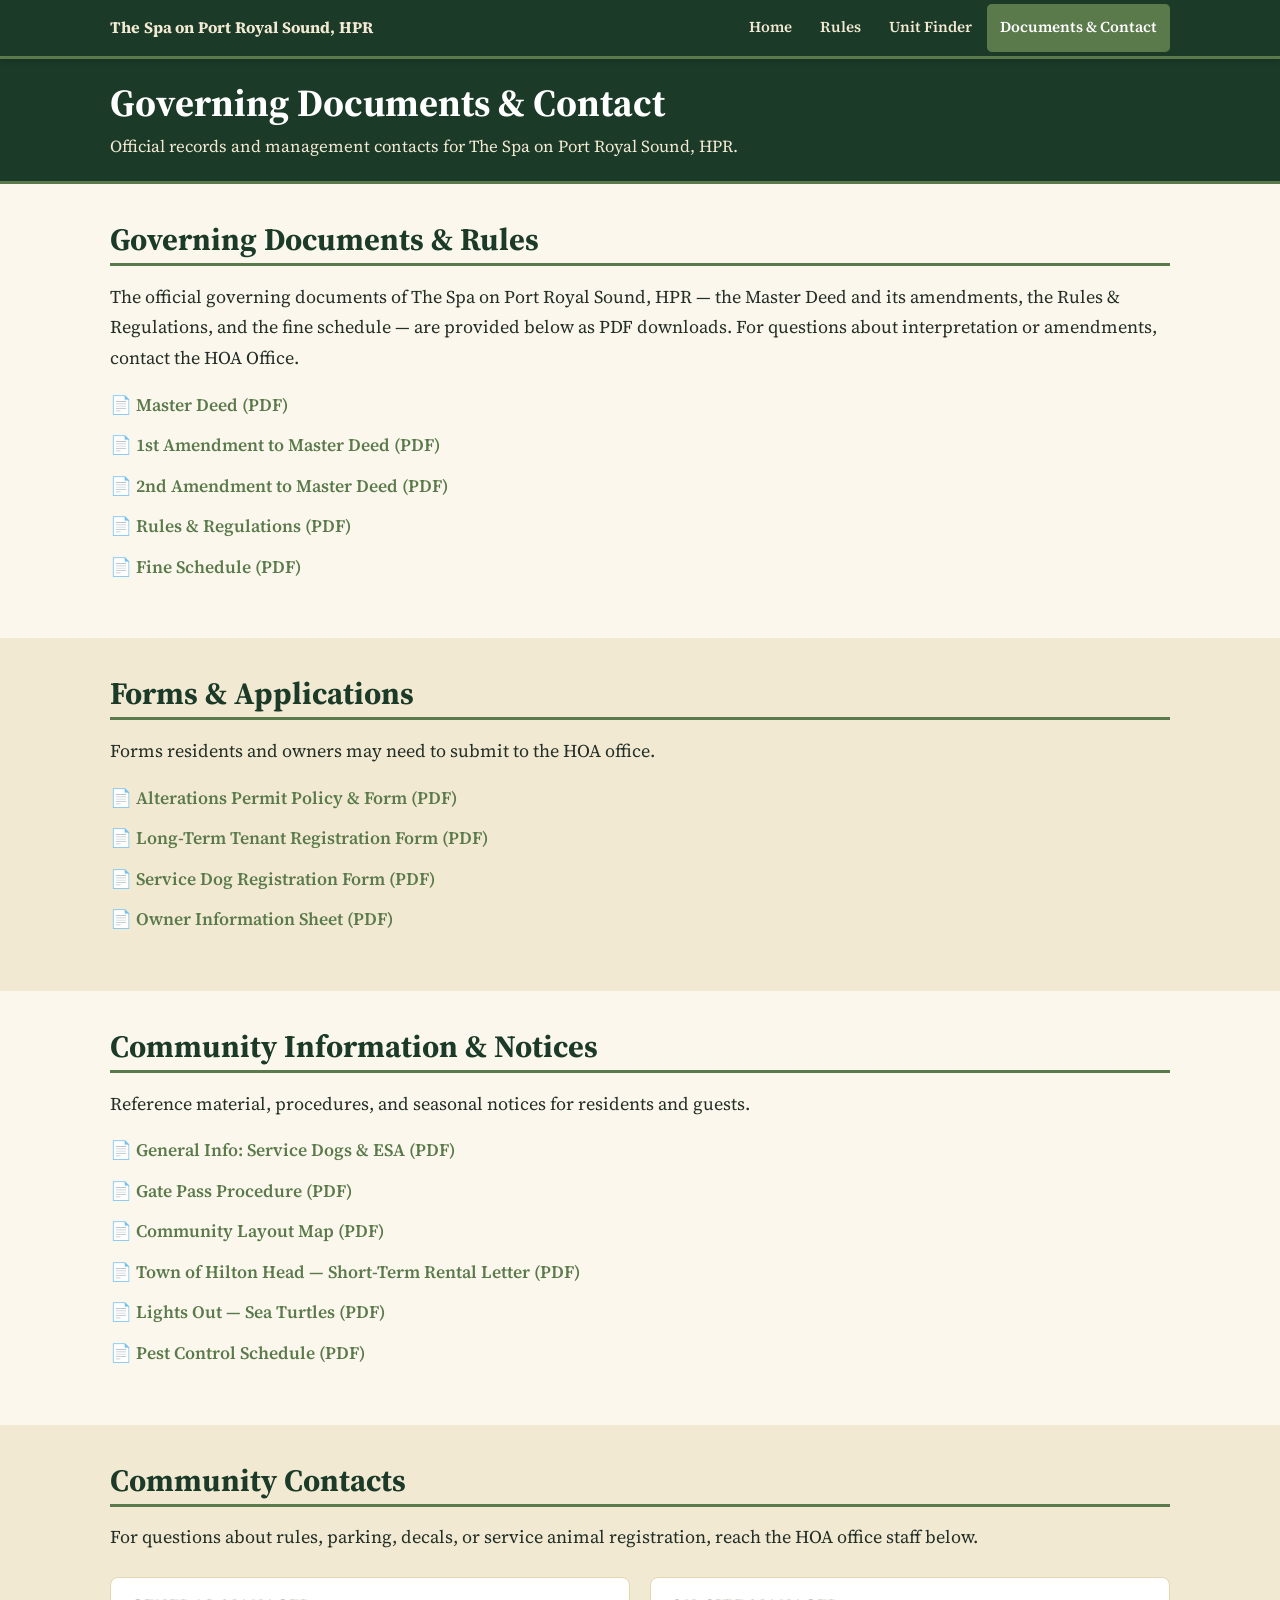
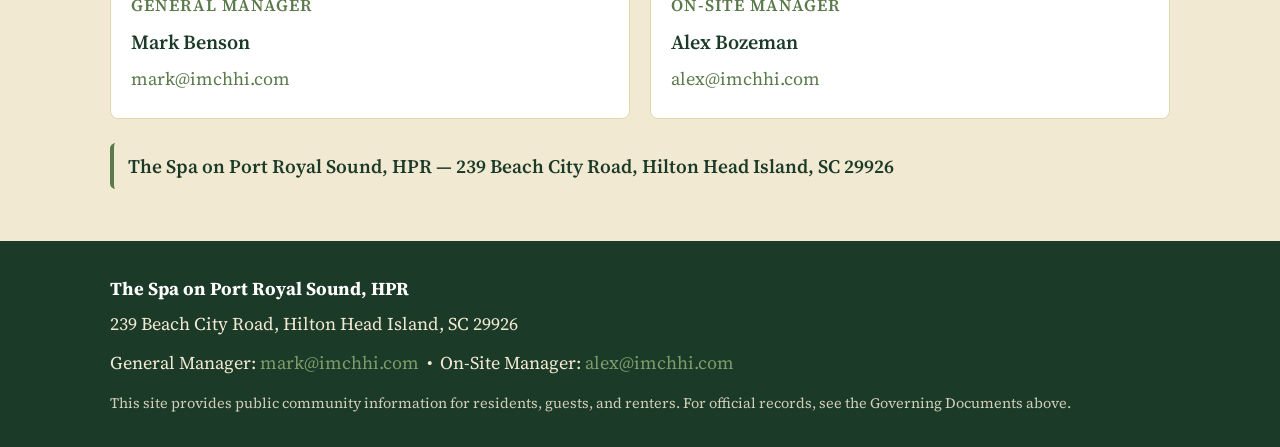
==== documents.html @ cff2daac "Build multi-page Spa site and polish Unit Finder - Convert site from single-page to four-page layout" ====
<!DOCTYPE html>
<html lang="en">
<head>
  <meta charset="UTF-8">
  <meta name="viewport" content="width=device-width, initial-scale=1.0">
  <title>Governing Documents &amp; Contact — The Spa on Port Royal Sound, HPR</title>
  <meta name="description" content="Governing documents (Master Deed and amendments, Rules & Regulations) and HOA management contacts for The Spa on Port Royal Sound, HPR, Hilton Head Island, SC.">
  <meta name="author" content="The Spa on Port Royal Sound, HPR">
  <meta name="theme-color" content="#1B3A28">
  <link rel="preconnect" href="https://fonts.googleapis.com">
  <link rel="preconnect" href="https://fonts.gstatic.com" crossorigin>
  <link href="https://fonts.googleapis.com/css2?family=Source+Serif+4:opsz,wght@8..60,400;8..60,600;8..60,700&display=swap" rel="stylesheet">
  <link rel="stylesheet" href="style.css">
  <link rel="icon" href="data:image/svg+xml,<svg xmlns='http://www.w3.org/2000/svg' viewBox='0 0 100 100'><rect width='100' height='100' rx='20' fill='%231B3A28'/><text x='50' y='68' font-size='52' text-anchor='middle' fill='%23F1E9D2' font-family='serif'>S</text></svg>">
</head>
<body>

  <nav class="topbar" id="topnav" aria-label="Primary navigation">
    <div class="topbar-inner container">
      <a class="brand" href="index.html">The Spa on Port Royal Sound, HPR</a>
      <div class="nav-links" role="navigation">
        <a href="index.html">Home</a>
        <a href="rules.html">Rules</a>
        <a href="unit-finder.html">Unit Finder</a>
        <a href="documents.html" aria-current="page">Documents &amp; Contact</a>
      </div>
    </div>
  </nav>

  <header class="page-header" role="banner">
    <div class="container">
      <h1>Governing Documents &amp; Contact</h1>
      <p class="page-header-tagline">Official records and management contacts for The Spa on Port Royal Sound, HPR.</p>
    </div>
  </header>

  <main>

    <section id="documents" class="section">
      <div class="container">
        <h2>Governing Documents &amp; Rules</h2>
        <p>The official governing documents of The Spa on Port Royal Sound, HPR &mdash; the Master Deed and its amendments, the Rules &amp; Regulations, and the fine schedule &mdash; are provided below as PDF downloads. For questions about interpretation or amendments, contact the HOA Office.</p>
        <ul class="doc-links">
          <li><a href="https://www.imchhi.com/_files/ugd/a7227c_e69cfe116f3a449db107aa422b0ececa.pdf" rel="noopener">Master Deed (PDF)</a></li>
          <li><a href="https://www.imchhi.com/_files/ugd/a7227c_8ba708a739a24addac2e30f804b5ea94.pdf" rel="noopener">1st Amendment to Master Deed (PDF)</a></li>
          <li><a href="https://www.imchhi.com/_files/ugd/a7227c_64fab405399b4624ba818f415502f61a.pdf" rel="noopener">2nd Amendment to Master Deed (PDF)</a></li>
          <li><a href="https://www.imchhi.com/_files/ugd/a7227c_21407c2e349a4a8f808d49268eb83ea4.pdf" rel="noopener">Rules &amp; Regulations (PDF)</a></li>
          <li><a href="https://www.imchhi.com/_files/ugd/a7227c_1ba12111fc824ec282f892b81226d903.pdf" rel="noopener">Fine Schedule (PDF)</a></li>
        </ul>
      </div>
    </section>

    <section id="forms" class="section section-alt">
      <div class="container">
        <h2>Forms &amp; Applications</h2>
        <p>Forms residents and owners may need to submit to the HOA office.</p>
        <ul class="doc-links">
          <li><a href="https://www.imchhi.com/_files/ugd/a7227c_d14063695ac44525a26a6b770d4e88ce.pdf" rel="noopener">Alterations Permit Policy &amp; Form (PDF)</a></li>
          <li><a href="https://www.imchhi.com/_files/ugd/a7227c_dd228cc7eb2245bbbb824ae308eeb5dd.pdf" rel="noopener">Long-Term Tenant Registration Form (PDF)</a></li>
          <li><a href="https://www.imchhi.com/_files/ugd/a7227c_9792fe59017746778da2e7218108f73b.pdf" rel="noopener">Service Dog Registration Form (PDF)</a></li>
          <li><a href="https://www.imchhi.com/_files/ugd/a7227c_444a6fc5890548bdbcb8bbc9c27241e0.pdf" rel="noopener">Owner Information Sheet (PDF)</a></li>
        </ul>
      </div>
    </section>

    <section id="community-info" class="section">
      <div class="container">
        <h2>Community Information &amp; Notices</h2>
        <p>Reference material, procedures, and seasonal notices for residents and guests.</p>
        <ul class="doc-links">
          <li><a href="https://www.imchhi.com/_files/ugd/a7227c_a1cacf6b14c545448284b3df59fa6bc8.pdf" rel="noopener">General Info: Service Dogs &amp; ESA (PDF)</a></li>
          <li><a href="https://www.imchhi.com/_files/ugd/a7227c_316f72a2f7a54333a536c9f4c6e9801e.pdf" rel="noopener">Gate Pass Procedure (PDF)</a></li>
          <li><a href="https://www.imchhi.com/_files/ugd/a7227c_0ec2932168174c8f9bc7db660a2b69e4.pdf" rel="noopener">Community Layout Map (PDF)</a></li>
          <li><a href="https://www.imchhi.com/_files/ugd/a7227c_614183bb654a4ea5a9be86fcf388368c.pdf" rel="noopener">Town of Hilton Head &mdash; Short-Term Rental Letter (PDF)</a></li>
          <li><a href="https://www.imchhi.com/_files/ugd/a7227c_418629fb5f9d4611b9a96afc4960fe78.pdf" rel="noopener">Lights Out &mdash; Sea Turtles (PDF)</a></li>
          <li><a href="https://www.imchhi.com/_files/ugd/a7227c_f18c97ebb6cd46f4af6d54d5731c604b.pdf" rel="noopener">Pest Control Schedule (PDF)</a></li>
        </ul>
      </div>
    </section>

    <section id="contacts" class="section section-alt">
      <div class="container">
        <h2>Community Contacts</h2>
        <p>For questions about rules, parking, decals, or service animal registration, reach the HOA office staff below.</p>

        <div class="contacts-grid">
          <article class="contact-card">
            <h3>General Manager</h3>
            <p class="contact-name">Mark Benson</p>
            <p><a href="mailto:mark@imchhi.com">mark@imchhi.com</a></p>
          </article>

          <article class="contact-card">
            <h3>On-Site Manager</h3>
            <p class="contact-name">Alex Bozeman</p>
            <p><a href="mailto:alex@imchhi.com">alex@imchhi.com</a></p>
          </article>
        </div>

        <p class="keyfact">The Spa on Port Royal Sound, HPR &mdash; 239 Beach City Road, Hilton Head Island, SC 29926</p>
      </div>
    </section>

  </main>

  <footer class="footer" role="contentinfo">
    <div class="container">
      <p class="footer-name">The Spa on Port Royal Sound, HPR</p>
      <address>239 Beach City Road, Hilton Head Island, SC 29926</address>
      <p class="footer-contacts">
        General Manager: <a href="mailto:mark@imchhi.com">mark@imchhi.com</a> &nbsp;&bull;&nbsp;
        On-Site Manager: <a href="mailto:alex@imchhi.com">alex@imchhi.com</a>
      </p>
      <p class="footer-fineprint">This site provides public community information for residents, guests, and renters. For official records, see the Governing Documents above.</p>
    </div>
  </footer>

</body>
</html>
---- style.css ----
/* The Spa on Port Royal Sound, HPR — styles */

:root {
  /* Hunter-green palette */
  --green-deep: #1B3A28;
  --green: #244C34;
  --green-mid: #2E5C3E;
  --moss: #5B7A4B;
  --moss-light: #7E9C6A;
  --cream: #F1E9D2;
  --cream-deep: #E3D6B0;
  --paper: #FBF7EC;
  --ink: #232E26;
  --ink-soft: #4D5A50;
  --white: #ffffff;
  --warn-bg: #F2E3D8;
  --warn-border: #8C4A2C;
  --warn-ink: #4A2316;
  --maxw: 1100px;
  --nav-h: 3.5rem;
  --serif: 'Source Serif 4', Georgia, 'Times New Roman', serif;
}

* { box-sizing: border-box; }

html { scroll-padding-top: calc(var(--nav-h) + 1rem); -webkit-text-size-adjust: 100%; }

body {
  margin: 0;
  font-family: var(--serif);
  font-size: 1.125rem;
  line-height: 1.7;
  color: var(--ink);
  background: var(--paper);
}

h1, h2, h3 { color: var(--green-deep); line-height: 1.25; margin: 0 0 .5em; font-weight: 600; }
h1 { font-size: clamp(1.7rem, 4vw, 2.4rem); font-weight: 700; }
h2 { font-size: clamp(1.4rem, 3vw, 1.95rem); font-weight: 700; padding-bottom: .25rem; border-bottom: 3px solid var(--moss); }
h3 { font-size: clamp(1.15rem, 2.2vw, 1.4rem); font-weight: 600; margin-top: 1.5rem; }

p { margin: 0 0 1rem; }
a { color: var(--moss); text-decoration: none; }
a:hover, a:focus { color: var(--green-mid); text-decoration: underline; }

.container { width: 100%; max-width: var(--maxw); margin: 0 auto; padding: 0 1.25rem; }

/* Top navbar */
.topbar {
  position: sticky;
  top: 0;
  z-index: 100;
  background: var(--green-deep);
  border-bottom: 3px solid var(--moss);
  box-shadow: 0 1px 6px rgba(0,0,0,.18);
}
.topbar-inner {
  display: flex;
  align-items: center;
  justify-content: space-between;
  gap: 1rem;
  flex-wrap: wrap;
  min-height: var(--nav-h);
}
.brand {
  color: var(--cream);
  font-weight: 700;
  font-size: 1rem;
  letter-spacing: .01em;
  text-decoration: none;
  white-space: nowrap;
}
.brand:hover { color: var(--white); text-decoration: none; }
.nav-links { display: flex; gap: .15rem; flex-wrap: wrap; }
.nav-links a {
  color: var(--cream);
  text-decoration: none;
  font-weight: 600;
  font-size: .95rem;
  padding: .6rem .8rem;
  border-radius: .3rem;
  border-bottom: 3px solid transparent;
}
.nav-links a:hover, .nav-links a:focus {
  background: var(--green-mid);
  color: var(--white);
  outline: none;
  text-decoration: none;
}
.nav-links a[aria-current="page"] {
  background: var(--moss);
  color: var(--white);
}

/* Masthead (home) */
.masthead {
  position: relative;
  color: var(--cream);
  text-align: center;
  background:
    linear-gradient(rgba(27,58,40,.82), rgba(27,58,40,.92)),
    url("images/hero.svg") center/cover no-repeat;
  background-color: var(--green-deep);
  border-bottom: 3px solid var(--moss);
}
.masthead-inner { max-width: var(--maxw); margin: 0 auto; padding: 1.75rem 1.25rem 1.5rem; }
.masthead-eyebrow {
  text-transform: uppercase;
  letter-spacing: .14em;
  font-size: .78rem;
  font-weight: 600;
  margin: 0 0 .35rem;
  color: var(--moss-light);
}
.masthead h1 { color: var(--white); margin: 0 0 .35rem; }
.masthead-tagline { font-size: clamp(1rem, 2vw, 1.2rem); margin: 0 auto; max-width: 40rem; color: var(--cream); }

/* Page header (interior pages) */
.page-header {
  background: var(--green-deep);
  color: var(--cream);
  border-bottom: 3px solid var(--moss);
}
.page-header h1 { color: var(--white); margin: 0 0 .35rem; }
.page-header-tagline { margin: 0; color: var(--cream); font-size: 1.05rem; }
.page-header .container { padding-top: 1.25rem; padding-bottom: 1.25rem; }

/* In-page section nav (rules page) */
.section-nav {
  position: sticky;
  top: var(--nav-h);
  z-index: 90;
  background: var(--green);
  border-bottom: 2px solid var(--moss);
}
.section-nav .nav-inner {
  display: flex;
  gap: .25rem;
  overflow-x: auto;
  scrollbar-width: thin;
  padding: .25rem .5rem;
}
.section-nav a {
  color: var(--cream);
  text-decoration: none;
  font-weight: 600;
  font-size: .95rem;
  padding: .55rem .75rem;
  white-space: nowrap;
  border-radius: .3rem;
}
.section-nav a:hover, .section-nav a:focus { background: var(--green-mid); color: var(--white); outline: none; text-decoration: none; }

/* Sections */
.section { padding: 2.25rem 0; }
.section-alt { background: var(--cream); }

.lede { font-size: 1.15rem; color: var(--ink-soft); }
.lede-short { display: none; }

ul, ol { margin: 0 0 1.25rem; padding-left: 1.25rem; }
li { margin: 0 0 .6rem; }

/* Rules grid (home) */
.rules-grid {
  display: grid;
  grid-template-columns: repeat(auto-fit, minmax(280px, 1fr));
  gap: 1.25rem;
  margin: 1.5rem 0;
}
.rule-card {
  background: var(--white);
  border: 1px solid var(--cream-deep);
  border-left: 5px solid var(--moss);
  border-radius: .5rem;
  padding: 1rem 1.25rem;
}
.rule-card h3 { margin-top: 0; color: var(--green-deep); }
.rule-card p { margin: 0; }
.more-link { margin-top: 1.5rem; font-size: 1.15rem; }

/* Contacts (documents page) */
.contacts-grid {
  display: grid;
  grid-template-columns: repeat(auto-fit, minmax(260px, 1fr));
  gap: 1.25rem;
  margin: 1.5rem 0;
}
.contact-card {
  background: var(--white);
  border: 1px solid var(--cream-deep);
  border-radius: .5rem;
  padding: 1.1rem 1.25rem;
}
.contact-card h3 { margin-top: 0; color: var(--moss); font-size: 1.05rem; text-transform: uppercase; letter-spacing: .06em; }
.contact-name { font-size: 1.25rem; font-weight: 600; color: var(--green-deep); margin: 0 0 .25rem; }
.contact-card p { margin: 0 0 .35rem; }

/* Alert box */
.alert {
  background: var(--warn-bg);
  border-left: 6px solid var(--warn-border);
  border-radius: .4rem;
  padding: 1rem 1.25rem;
  margin: 0 0 1.5rem;
  color: var(--warn-ink);
  font-size: 1.08rem;
}
.alert p { margin: 0; }

/* Key fact */
.keyfact {
  font-size: 1.2rem;
  font-weight: 600;
  color: var(--green-deep);
  background: var(--cream);
  display: inline-block;
  padding: .4rem .9rem;
  border-radius: .35rem;
  border-left: 4px solid var(--moss);
}

/* Tables */
.table-wrap { overflow-x: auto; }
table { width: 100%; border-collapse: collapse; font-size: 1.05rem; min-width: 32rem; }
thead th { background: var(--green-deep); color: var(--cream); text-align: left; padding: .75rem 1rem; }
tbody td { padding: .75rem 1rem; border-bottom: 1px solid var(--cream-deep); }
tbody tr:nth-child(even) { background: var(--cream); }

/* Amenity photos */
.amenity-photos { display: grid; grid-template-columns: repeat(2, 1fr); gap: 1.25rem; margin: 1.5rem 0 0; }
.amenity-photos figure { margin: 0; }
.amenity-photos img { width: 100%; height: auto; border-radius: .5rem; display: block; }
.amenity-photos figcaption { text-align: center; font-size: .95rem; color: var(--ink-soft); margin-top: .4rem; }

/* Document links */
.doc-links { list-style: none; padding: 0; }
.doc-links li { margin-bottom: .6rem; }
.doc-links a { font-weight: 600; font-size: 1.1rem; }
.doc-links a::before { content: "\1F4C4\00a0"; }

/* Unit Finder (unit-finder.html) */
.finder-search {
  background: var(--white);
  border: 1px solid var(--cream-deep);
  border-left: 5px solid var(--moss);
  border-radius: .5rem;
  padding: 1rem 1.25rem;
  display: flex;
  flex-wrap: wrap;
  align-items: center;
  gap: .8rem;
  margin: 0 0 1.5rem;
}
.finder-search label {
  font-size: .95rem;
  font-weight: 600;
  color: var(--green-deep);
  text-transform: uppercase;
  letter-spacing: .06em;
}
.finder-search input {
  font-family: var(--serif);
  font-size: 1.1rem;
  font-weight: 600;
  color: var(--ink);
  background: var(--paper);
  border: 2px solid var(--cream-deep);
  border-radius: .35rem;
  padding: .5rem .8rem;
  width: 9rem;
  letter-spacing: .05em;
  outline: none;
  transition: border-color .2s, background .2s;
}
.finder-search input:focus {
  border-color: var(--moss);
  background: var(--white);
}
.finder-search button {
  font-family: var(--serif);
  font-size: 1rem;
  font-weight: 600;
  color: var(--white);
  background: var(--moss);
  border: none;
  border-radius: .35rem;
  padding: .55rem 1.3rem;
  cursor: pointer;
  letter-spacing: .04em;
  transition: background .2s;
}
.finder-search button:hover, .finder-search button:focus {
  background: var(--green-mid);
  outline: none;
}

.result-badge {
  margin-left: auto;
  font-size: .9rem;
  font-weight: 600;
  color: var(--green-deep);
  background: var(--cream);
  border-radius: 1rem;
  padding: .35rem .95rem;
  letter-spacing: .02em;
}
.result-badge.error {
  color: var(--warn-ink);
  background: var(--warn-bg);
}
.result-badge.hidden { display: none; }

.finder-panels {
  display: grid;
  grid-template-columns: 1fr;
  gap: 2rem;
}
.finder-map { margin: 0; }
.finder-section-title {
  font-size: 1rem;
  font-weight: 700;
  color: var(--green-deep);
  text-transform: uppercase;
  letter-spacing: .08em;
  padding-bottom: .35rem;
  margin: 0 0 .75rem;
  border-bottom: 2px solid var(--moss);
}

#overview-svg-wrap svg {
  width: 100%;
  height: auto;
  display: block;
  border: 0 !important;
  border-radius: 0 !important;
  background: transparent !important;
  font-family: var(--serif) !important;
}
#overview-svg-wrap .building.highlighted,
#overview-svg-wrap .building.highlighted:hover {
  fill: #E8B339 !important;
  stroke: #B8860B !important;
  stroke-width: 3 !important;
}

.detail-placeholder {
  color: var(--ink-soft);
  font-size: 1rem;
  text-align: center;
  padding: 1.5rem 1rem;
  font-style: italic;
}

.bldg-detail { width: 100%; }
.bldg-label {
  font-size: 1.4rem;
  font-weight: 600;
  color: var(--green-deep);
  text-align: center;
  margin: 0 0 .25rem;
}
.bldg-sublabel {
  font-size: .85rem;
  color: var(--ink-soft);
  text-align: center;
  text-transform: uppercase;
  letter-spacing: .08em;
  margin: 0 0 .9rem;
}

.building-grid {
  display: flex;
  flex-direction: column;
  gap: 3px;
  width: 100%;
}
.floor-row {
  display: flex;
  gap: 3px;
  align-items: stretch;
}
.stair-cell {
  flex: 0 0 1.6rem;
  background: #A88A5C;
  border-radius: 3px;
  display: flex;
  align-items: center;
  justify-content: center;
  font-size: .65rem;
  font-weight: 700;
  color: var(--white);
  letter-spacing: .05em;
  writing-mode: vertical-rl;
  text-orientation: mixed;
  padding: 4px 0;
  min-height: 2.4rem;
}
.unit-cell {
  flex: 1;
  background: var(--cream);
  border: 1.5px solid var(--cream-deep);
  border-radius: 3px;
  display: flex;
  align-items: center;
  justify-content: center;
  font-size: .72rem;
  font-weight: 500;
  color: var(--ink);
  padding: 4px 2px;
  min-height: 2.4rem;
  text-align: center;
  line-height: 1.15;
  transition: background .25s, border-color .25s, transform .25s;
}
.unit-cell.highlighted {
  background: #E8B339;
  border-color: #B8860B;
  color: var(--ink);
  font-weight: 700;
  box-shadow: 0 0 0 2px rgba(184,134,11,.35);
  transform: scale(1.06);
  z-index: 1;
  position: relative;
}
.unit-cell.beach-stack {
  background: #D4E2DA;
  border-color: var(--moss-light);
}
.floor-label {
  flex: 0 0 1.3rem;
  display: flex;
  align-items: center;
  justify-content: center;
  font-size: .72rem;
  font-weight: 600;
  color: var(--ink-soft);
}

.compass-note {
  font-size: .85rem;
  color: var(--ink-soft);
  text-align: center;
  margin-top: .75rem;
  font-style: italic;
}

.legend {
  display: flex;
  flex-wrap: wrap;
  gap: .8rem;
  justify-content: center;
  margin-top: .75rem;
}
.legend-item {
  display: flex;
  align-items: center;
  gap: .4rem;
  font-size: .8rem;
  color: var(--ink-soft);
}
.legend-swatch {
  width: .9rem;
  height: .9rem;
  border-radius: 2px;
  flex-shrink: 0;
  border: 1px solid var(--cream-deep);
}

/* Footer */
.footer { background: var(--green-deep); color: var(--cream); padding: 2rem 0; }
.footer a { color: var(--moss-light); }
.footer a:hover { color: var(--white); }
.footer-name { font-weight: 700; font-size: 1.15rem; margin: 0 0 .35rem; color: var(--white); }
.footer address { font-style: normal; margin: 0 0 .5rem; }
.footer-contacts { margin: 0 0 .75rem; }
.footer-fineprint { font-size: .9rem; opacity: .85; margin: 0; }

/* Responsive */
@media (max-width: 640px) {
  body { font-size: 1.0625rem; }
  .topbar-inner { justify-content: flex-start; }
  .nav-links { width: 100%; overflow-x: auto; scrollbar-width: thin; }
  .nav-links a { padding: .55rem .65rem; }
  .masthead-inner { padding: 1.25rem 1.25rem 1.1rem; }
  .section { padding: 1.75rem 0; }
  .amenity-photos { grid-template-columns: 1fr; }
}

/* Focus visibility */
a:focus-visible, button:focus-visible { outline: 3px solid var(--moss-light); outline-offset: 2px; }

/* Mobile hints for scrollable map/detail */
.mobile-hint {
  display: none;
  text-align: center;
  font-size: .85rem;
  color: var(--ink-soft);
  margin: .4rem 0 0;
  font-style: italic;
}
.map-hint { margin-bottom: .25rem; }
.detail-hint { margin-top: .25rem; }

/* Reduced motion */
@media (prefers-reduced-motion: reduce) { * { scroll-behavior: auto !important; } }

/* Unit Finder mobile optimizations */
@media (max-width: 640px) {
  .page-header .container { padding-top: .9rem; padding-bottom: .9rem; }
  .page-header h1 { font-size: 1.55rem; }
  .page-header-tagline { font-size: .95rem; }
  .lede { font-size: 1rem; margin-bottom: .75rem; }
  .lede-short { display: block; }
  .lede:not(.lede-short) { display: none; }

  .finder-search {
    flex-direction: column;
    align-items: stretch;
    gap: .6rem;
    padding: .85rem 1rem;
    margin-bottom: 1rem;
  }
  .finder-search label { font-size: .85rem; }
  .finder-search input {
    width: 100%;
    font-size: 1.15rem;
    padding: .65rem .9rem;
  }
  .finder-search button {
    width: 100%;
    padding: .75rem 1rem;
    font-size: 1.05rem;
  }
  .result-badge {
    margin-left: 0;
    width: 100%;
    text-align: center;
    font-size: 1rem;
    padding: .5rem .75rem;
    border-radius: .5rem;
  }

  .finder-panels { gap: 1.25rem; }
  .finder-section-title { font-size: .9rem; margin-bottom: .5rem; }

  /* Make the wide property map horizontally scrollable at a readable size */
  #overview-svg-wrap {
    overflow-x: auto;
    -webkit-overflow-scrolling: touch;
    border: 1px solid var(--cream-deep);
    border-radius: .35rem;
    background: var(--white);
  }
  #overview-svg-wrap svg {
    width: auto;
    min-width: 900px;
    height: auto;
    display: block;
  }

  /* Make the building-detail grid horizontally scrollable with larger cells */
  .bldg-detail { overflow-x: auto; -webkit-overflow-scrolling: touch; padding-bottom: .25rem; }
  .building-grid { width: auto; min-width: max-content; }
  .floor-row { flex-wrap: nowrap; }
  .floor-label {
    flex: 0 0 1.6rem;
    font-size: .85rem;
  }
  .stair-cell {
    flex: 0 0 2rem;
    min-height: 3rem;
    font-size: .7rem;
  }
  .unit-cell {
    flex: 0 0 2.6rem;
    min-width: 2.6rem;
    min-height: 3rem;
    font-size: .8rem !important;
    padding: .35rem .25rem;
  }
  .unit-cell.highlighted { transform: scale(1.1); }
  .compass-note { font-size: .8rem; margin-top: .5rem; }
  .legend { gap: .6rem; margin-top: .5rem; }

  .mobile-hint { display: block; }
}
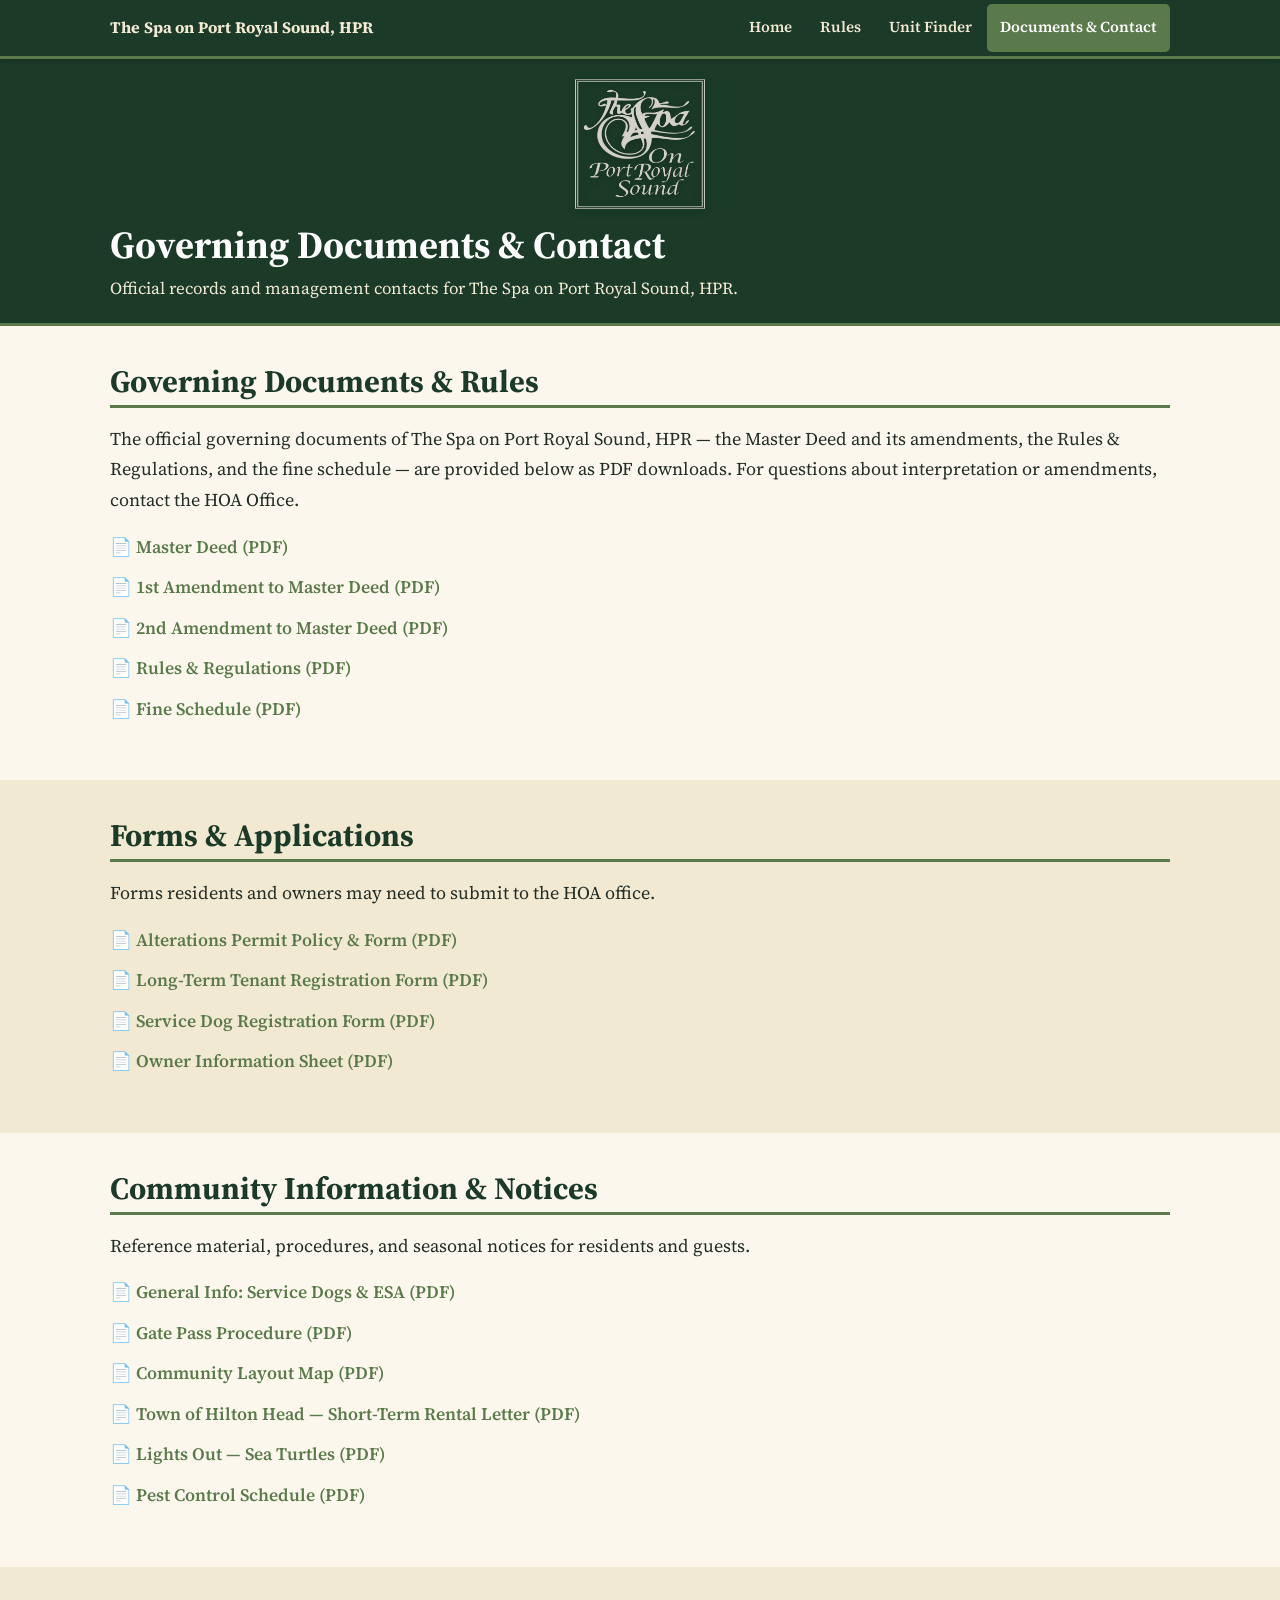
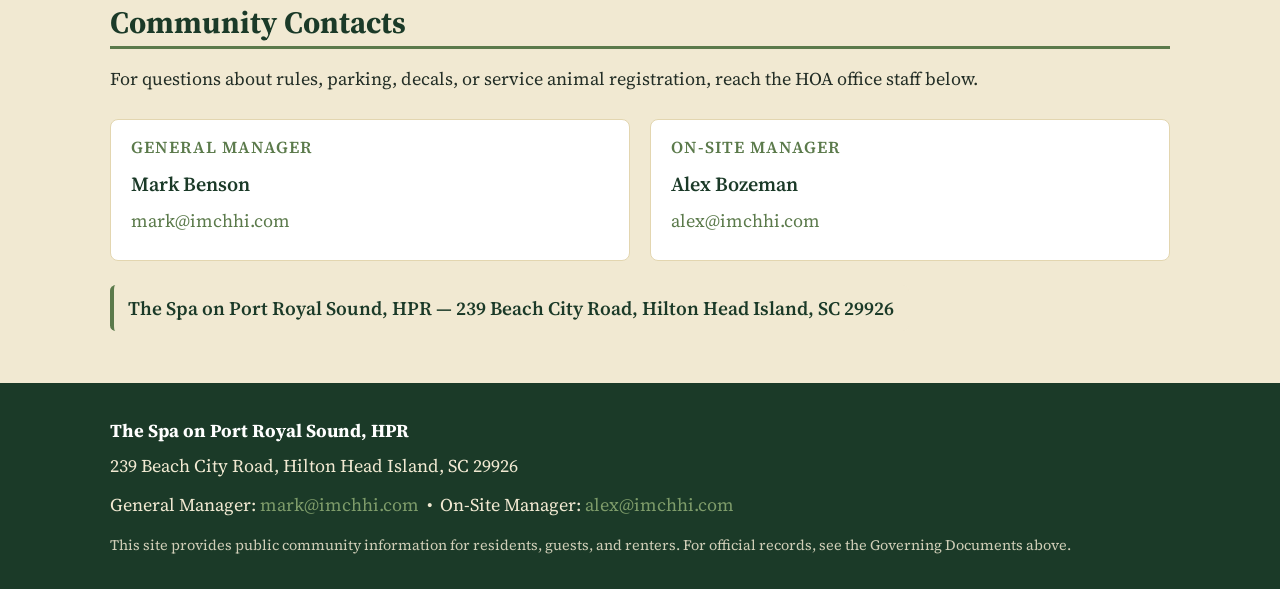
==== commit 0f54e2c5: "Add inverted Spa logo to masthead and page headers" ====
--- a/documents.html
+++ b/documents.html
@@ -29,6 +29,7 @@
 
   <header class="page-header" role="banner">
     <div class="container">
+      <img class="site-logo" src="images/rasters/spa%20logo%20square%20inverted%20backgroundless.png" alt="The Spa on Port Royal Sound, HPR logo">
       <h1>Governing Documents &amp; Contact</h1>
       <p class="page-header-tagline">Official records and management contacts for The Spa on Port Royal Sound, HPR.</p>
     </div>
--- a/style.css
+++ b/style.css
@@ -115,6 +115,16 @@
 .masthead h1 { color: var(--white); margin: 0 0 .35rem; }
 .masthead-tagline { font-size: clamp(1rem, 2vw, 1.2rem); margin: 0 auto; max-width: 40rem; color: var(--cream); }
 
+/* Site logo shown in masthead / page header */
+.site-logo {
+  display: block;
+  width: clamp(80px, 18vw, 130px);
+  height: auto;
+  aspect-ratio: 1 / 1;
+  margin: 0 auto .75rem;
+  filter: drop-shadow(0 2px 4px rgba(0,0,0,.25));
+}
+
 /* Page header (interior pages) */
 .page-header {
   background: var(--green-deep);
@@ -370,34 +380,29 @@
 }
 
 .building-grid {
-  display: flex;
-  flex-direction: column;
+  display: grid;
+  grid-template-rows: repeat(3, auto);
   gap: 3px;
   width: 100%;
-}
-.floor-row {
-  display: flex;
-  gap: 3px;
-  align-items: stretch;
-}
+  min-width: max-content;
+}
+.floor-row { display: contents; }
 .stair-cell {
-  flex: 0 0 1.6rem;
   background: #A88A5C;
   border-radius: 3px;
   display: flex;
   align-items: center;
   justify-content: center;
-  font-size: .65rem;
+  font-size: .75rem;
   font-weight: 700;
   color: var(--white);
-  letter-spacing: .05em;
-  writing-mode: vertical-rl;
-  text-orientation: mixed;
-  padding: 4px 0;
-  min-height: 2.4rem;
+  letter-spacing: .04em;
+  writing-mode: horizontal-tb;
+  padding: 6px 4px;
+  min-height: 0;
+  grid-row: 1 / 4;
 }
 .unit-cell {
-  flex: 1;
   background: var(--cream);
   border: 1.5px solid var(--cream-deep);
   border-radius: 3px;
@@ -428,7 +433,6 @@
   border-color: var(--moss-light);
 }
 .floor-label {
-  flex: 0 0 1.3rem;
   display: flex;
   align-items: center;
   justify-content: center;
@@ -562,18 +566,9 @@
   /* Make the building-detail grid horizontally scrollable with larger cells */
   .bldg-detail { overflow-x: auto; -webkit-overflow-scrolling: touch; padding-bottom: .25rem; }
   .building-grid { width: auto; min-width: max-content; }
-  .floor-row { flex-wrap: nowrap; }
-  .floor-label {
-    flex: 0 0 1.6rem;
-    font-size: .85rem;
-  }
-  .stair-cell {
-    flex: 0 0 2rem;
-    min-height: 3rem;
-    font-size: .7rem;
-  }
+  .floor-label { font-size: .85rem; }
+  .stair-cell { font-size: .7rem; }
   .unit-cell {
-    flex: 0 0 2.6rem;
     min-width: 2.6rem;
     min-height: 3rem;
     font-size: .8rem !important;
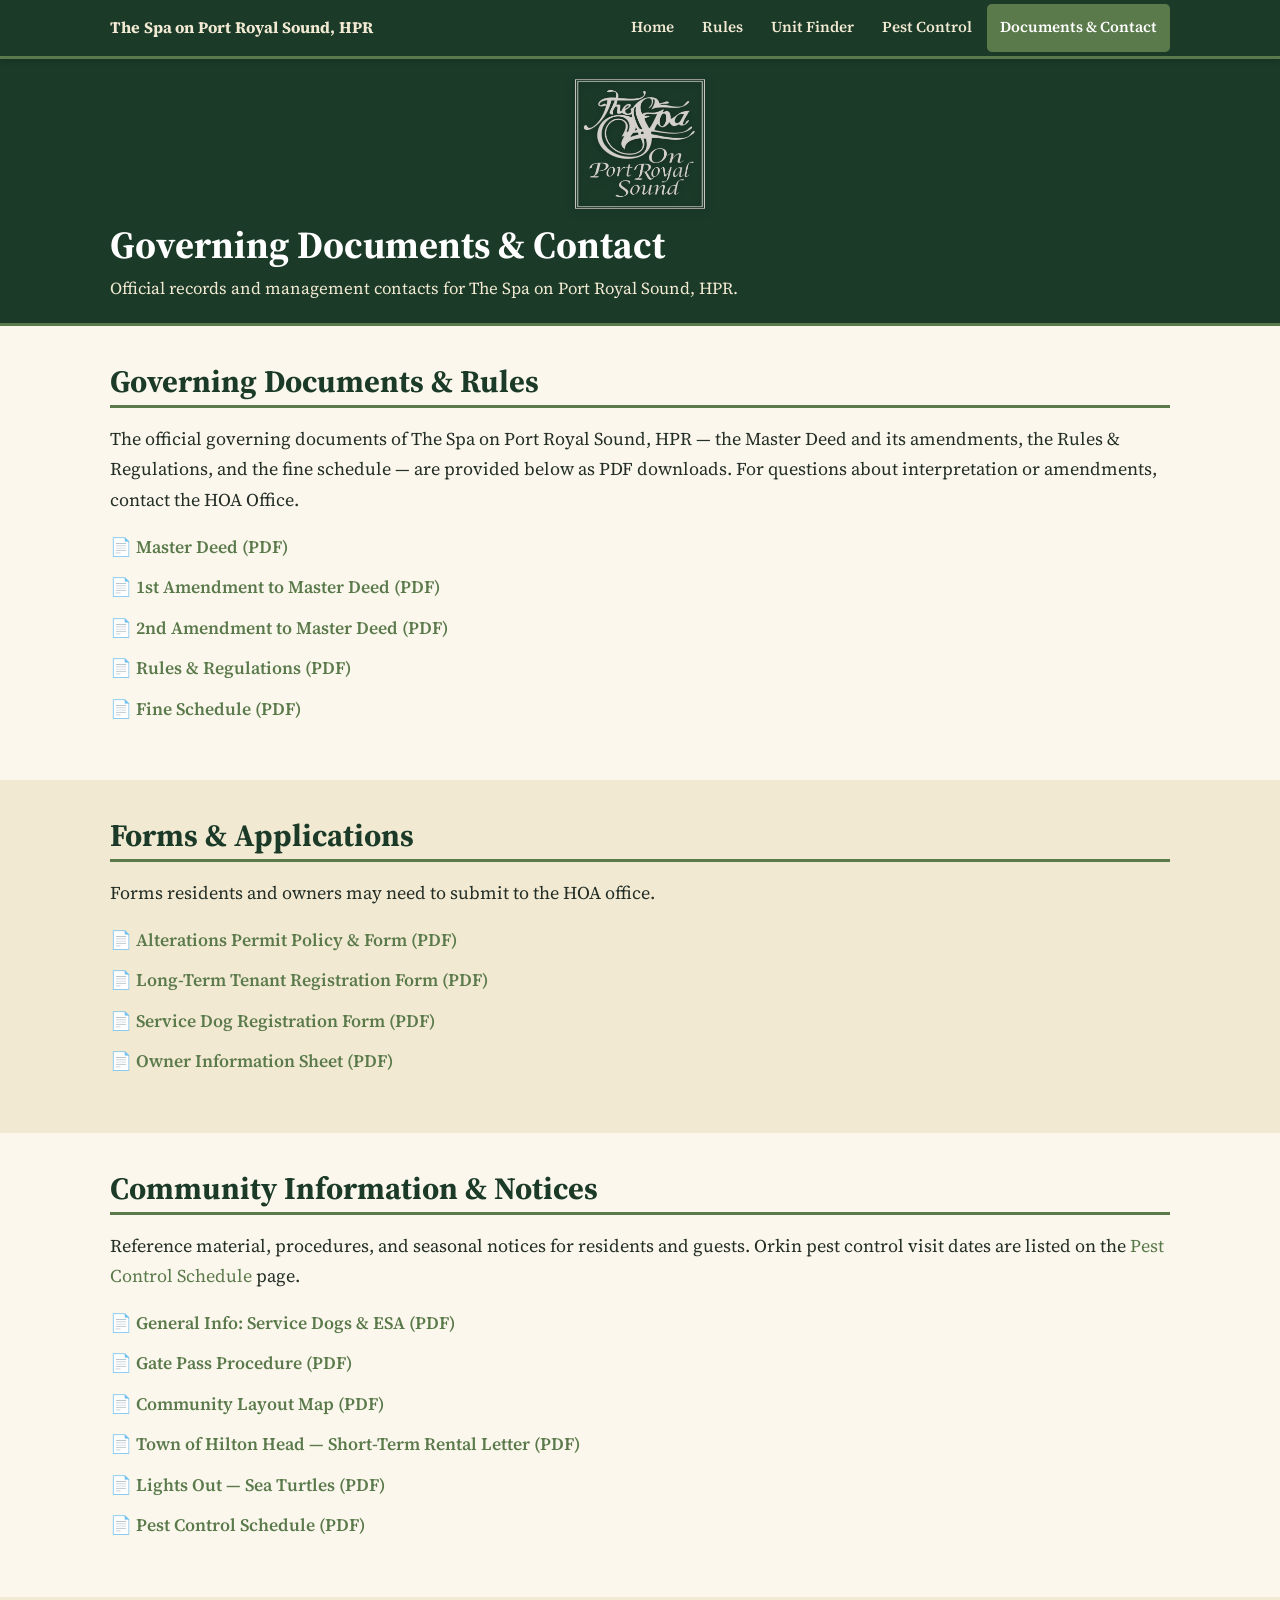
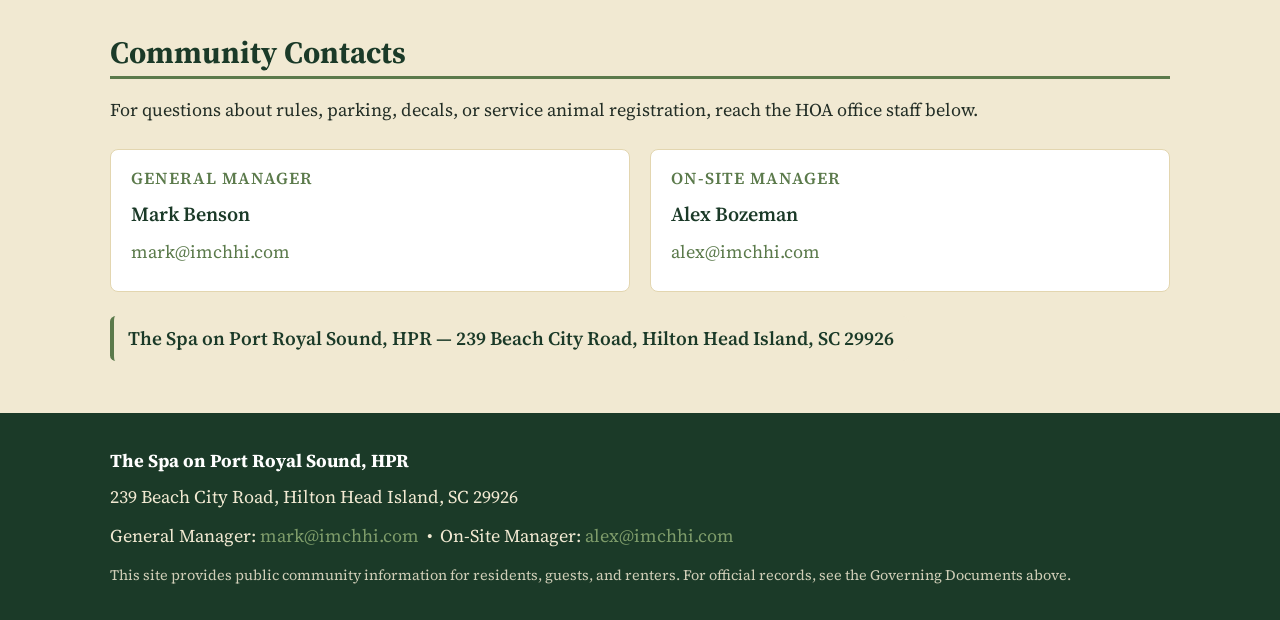
==== commit 62bfeb6f: "Move pest control schedule to its own page; update content and links - Add pest-control.html with th" ====
--- a/documents.html
+++ b/documents.html
@@ -11,17 +11,18 @@
   <link rel="preconnect" href="https://fonts.gstatic.com" crossorigin>
   <link href="https://fonts.googleapis.com/css2?family=Source+Serif+4:opsz,wght@8..60,400;8..60,600;8..60,700&display=swap" rel="stylesheet">
   <link rel="stylesheet" href="style.css">
-  <link rel="icon" href="data:image/svg+xml,<svg xmlns='http://www.w3.org/2000/svg' viewBox='0 0 100 100'><rect width='100' height='100' rx='20' fill='%231B3A28'/><text x='50' y='68' font-size='52' text-anchor='middle' fill='%23F1E9D2' font-family='serif'>S</text></svg>">
+  <link rel="icon" type="image/png" href="images/rasters/spa%20logo%20favicon.png">
 </head>
 <body>
 
   <nav class="topbar" id="topnav" aria-label="Primary navigation">
     <div class="topbar-inner container">
-      <a class="brand" href="index.html">The Spa on Port Royal Sound, HPR</a>
+      <a class="brand" href="index.html"><span class="brand-full">The Spa on Port Royal Sound, HPR</span><span class="brand-short">The Spa, HPR</span></a>
       <div class="nav-links" role="navigation">
         <a href="index.html">Home</a>
         <a href="rules.html">Rules</a>
         <a href="unit-finder.html">Unit Finder</a>
+        <a href="pest-control.html">Pest Control</a>
         <a href="documents.html" aria-current="page">Documents &amp; Contact</a>
       </div>
     </div>
@@ -67,11 +68,11 @@
     <section id="community-info" class="section">
       <div class="container">
         <h2>Community Information &amp; Notices</h2>
-        <p>Reference material, procedures, and seasonal notices for residents and guests.</p>
+        <p>Reference material, procedures, and seasonal notices for residents and guests. Orkin pest control visit dates are listed on the <a href="pest-control.html">Pest Control Schedule</a> page.</p>
         <ul class="doc-links">
           <li><a href="https://www.imchhi.com/_files/ugd/a7227c_a1cacf6b14c545448284b3df59fa6bc8.pdf" rel="noopener">General Info: Service Dogs &amp; ESA (PDF)</a></li>
           <li><a href="https://www.imchhi.com/_files/ugd/a7227c_316f72a2f7a54333a536c9f4c6e9801e.pdf" rel="noopener">Gate Pass Procedure (PDF)</a></li>
-          <li><a href="https://www.imchhi.com/_files/ugd/a7227c_0ec2932168174c8f9bc7db660a2b69e4.pdf" rel="noopener">Community Layout Map (PDF)</a></li>
+          <li><a href="https://www.imchhi.com/_files/ugd/a7227c_c512661056f8494283359d2a2e7157b7.pdf" rel="noopener">Community Layout Map (PDF)</a></li>
           <li><a href="https://www.imchhi.com/_files/ugd/a7227c_614183bb654a4ea5a9be86fcf388368c.pdf" rel="noopener">Town of Hilton Head &mdash; Short-Term Rental Letter (PDF)</a></li>
           <li><a href="https://www.imchhi.com/_files/ugd/a7227c_418629fb5f9d4611b9a96afc4960fe78.pdf" rel="noopener">Lights Out &mdash; Sea Turtles (PDF)</a></li>
           <li><a href="https://www.imchhi.com/_files/ugd/a7227c_f18c97ebb6cd46f4af6d54d5731c604b.pdf" rel="noopener">Pest Control Schedule (PDF)</a></li>
--- a/style.css
+++ b/style.css
@@ -71,6 +71,7 @@
   white-space: nowrap;
 }
 .brand:hover { color: var(--white); text-decoration: none; }
+.brand-short { display: none; }
 .nav-links { display: flex; gap: .15rem; flex-wrap: wrap; }
 .nav-links a {
   color: var(--cream);
@@ -98,8 +99,8 @@
   color: var(--cream);
   text-align: center;
   background:
-    linear-gradient(rgba(27,58,40,.82), rgba(27,58,40,.92)),
-    url("images/hero.svg") center/cover no-repeat;
+    linear-gradient(rgba(27,58,40,.78), rgba(27,58,40,.92)),
+    url("images/rasters/photos/entrance-sign-flowers.webp") center/cover no-repeat;
   background-color: var(--green-deep);
   border-bottom: 3px solid var(--moss);
 }
@@ -230,18 +231,59 @@
   border-left: 4px solid var(--moss);
 }
 
+/* Screen-reader-only text */
+.visually-hidden {
+  position: absolute;
+  width: 1px;
+  height: 1px;
+  margin: -1px;
+  padding: 0;
+  overflow: hidden;
+  clip: rect(0 0 0 0);
+  white-space: nowrap;
+  border: 0;
+}
+
 /* Tables */
 .table-wrap { overflow-x: auto; }
 table { width: 100%; border-collapse: collapse; font-size: 1.05rem; min-width: 32rem; }
 thead th { background: var(--green-deep); color: var(--cream); text-align: left; padding: .75rem 1rem; }
 tbody td { padding: .75rem 1rem; border-bottom: 1px solid var(--cream-deep); }
 tbody tr:nth-child(even) { background: var(--cream); }
+#pest-control-months time { font-weight: 700; }
 
 /* Amenity photos */
-.amenity-photos { display: grid; grid-template-columns: repeat(2, 1fr); gap: 1.25rem; margin: 1.5rem 0 0; }
+.amenity-photos { display: grid; grid-template-columns: repeat(3, 1fr); gap: 1.25rem; margin: 1.5rem 0 0; }
 .amenity-photos figure { margin: 0; }
-.amenity-photos img { width: 100%; height: auto; border-radius: .5rem; display: block; }
+.amenity-photos img { width: 100%; height: auto; border-radius: .5rem; display: block; aspect-ratio: 3 / 2; object-fit: cover; }
 .amenity-photos figcaption { text-align: center; font-size: .95rem; color: var(--ink-soft); margin-top: .4rem; }
+
+/* Photo gallery (home page) */
+.photo-gallery {
+  display: grid;
+  grid-template-columns: repeat(3, 1fr);
+  gap: 1rem;
+  margin: 1.5rem 0 0;
+}
+.photo-tile { margin: 0; overflow: hidden; border-radius: .5rem; background: var(--cream-deep); }
+.photo-tile img {
+  display: block;
+  width: 100%;
+  height: 100%;
+  aspect-ratio: 3 / 2;
+  object-fit: cover;
+  transition: transform .35s ease;
+}
+.photo-tile:hover img, .photo-tile:focus-within img { transform: scale(1.03); }
+.photo-tile figcaption {
+  background: var(--white);
+  color: var(--green-deep);
+  font-size: 1rem;
+  font-weight: 600;
+  text-align: center;
+  padding: .65rem .75rem;
+  border-top: 1px solid var(--cream-deep);
+}
 
 /* Document links */
 .doc-links { list-style: none; padding: 0; }
@@ -482,13 +524,21 @@
 
 /* Responsive */
 @media (max-width: 640px) {
+  html { scroll-padding-top: 6rem; }
   body { font-size: 1.0625rem; }
-  .topbar-inner { justify-content: flex-start; }
-  .nav-links { width: 100%; overflow-x: auto; scrollbar-width: thin; }
-  .nav-links a { padding: .55rem .65rem; }
+  .topbar-inner { justify-content: center; text-align: center; gap: .5rem; }
+  .brand { width: 100%; text-align: center; font-size: 1.05rem; }
+  .brand-full { display: none; }
+  .brand-short { display: inline; }
+  .nav-links { width: 100%; justify-content: center; flex-wrap: wrap; overflow-x: visible; }
+  .nav-links a { padding: .55rem .7rem; }
+  .section-nav { position: static; }
+  .section-nav .nav-inner { flex-wrap: wrap; justify-content: center; overflow-x: visible; padding: .5rem; }
+  .section-nav a { flex: 1 1 auto; text-align: center; min-width: 7.5rem; }
   .masthead-inner { padding: 1.25rem 1.25rem 1.1rem; }
   .section { padding: 1.75rem 0; }
   .amenity-photos { grid-template-columns: 1fr; }
+  .photo-gallery { grid-template-columns: repeat(2, 1fr); gap: .75rem; }
 }
 
 /* Focus visibility */
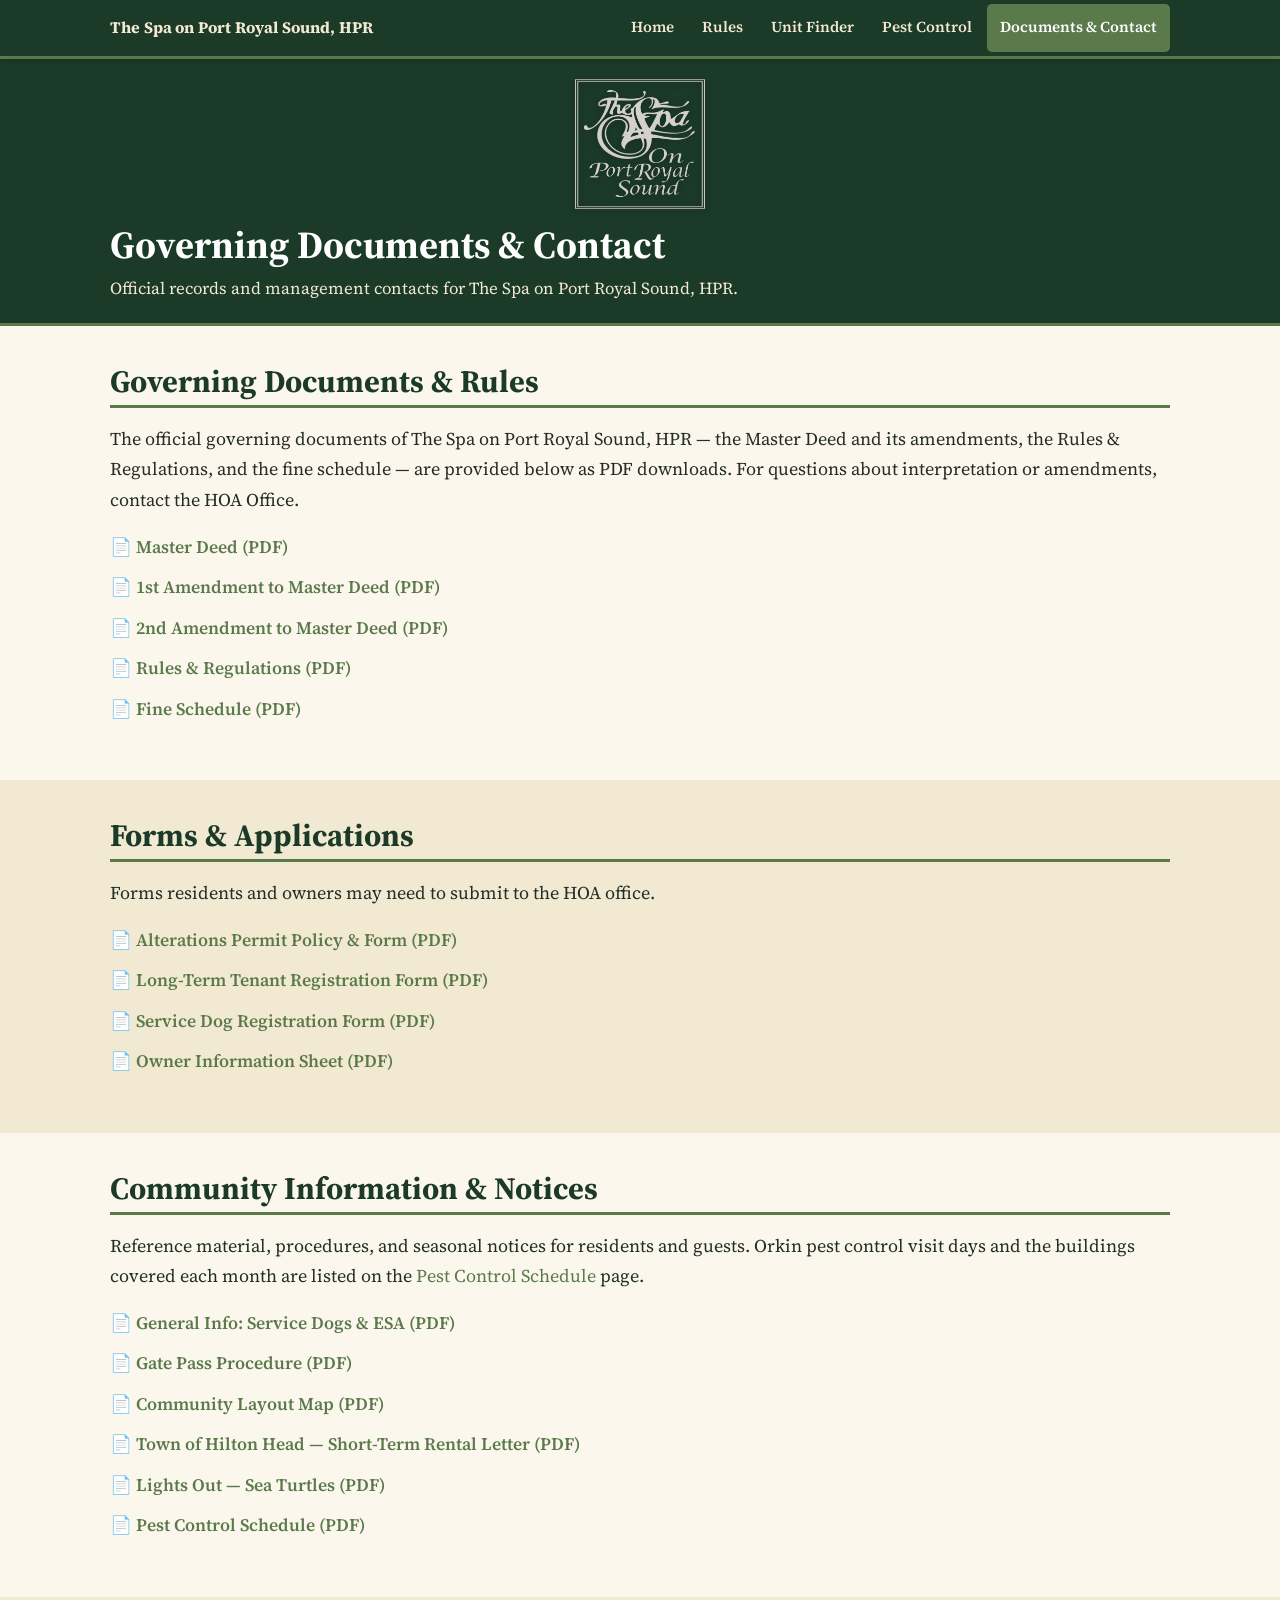
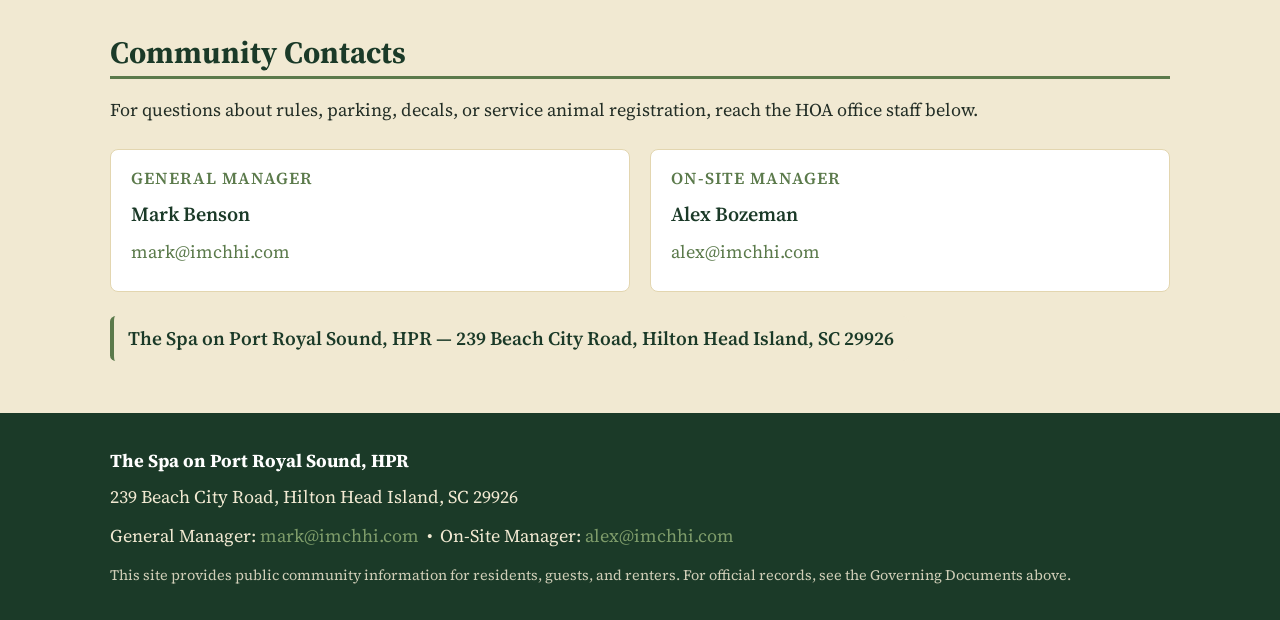
==== commit 9558553d: "Simplify pest control page to static monthly building table Remove day numbers from the Wednesday/Th" ====
--- a/documents.html
+++ b/documents.html
@@ -68,7 +68,7 @@
     <section id="community-info" class="section">
       <div class="container">
         <h2>Community Information &amp; Notices</h2>
-        <p>Reference material, procedures, and seasonal notices for residents and guests. Orkin pest control visit dates are listed on the <a href="pest-control.html">Pest Control Schedule</a> page.</p>
+        <p>Reference material, procedures, and seasonal notices for residents and guests. Orkin pest control visit days and the buildings covered each month are listed on the <a href="pest-control.html">Pest Control Schedule</a> page.</p>
         <ul class="doc-links">
           <li><a href="https://www.imchhi.com/_files/ugd/a7227c_a1cacf6b14c545448284b3df59fa6bc8.pdf" rel="noopener">General Info: Service Dogs &amp; ESA (PDF)</a></li>
           <li><a href="https://www.imchhi.com/_files/ugd/a7227c_316f72a2f7a54333a536c9f4c6e9801e.pdf" rel="noopener">Gate Pass Procedure (PDF)</a></li>
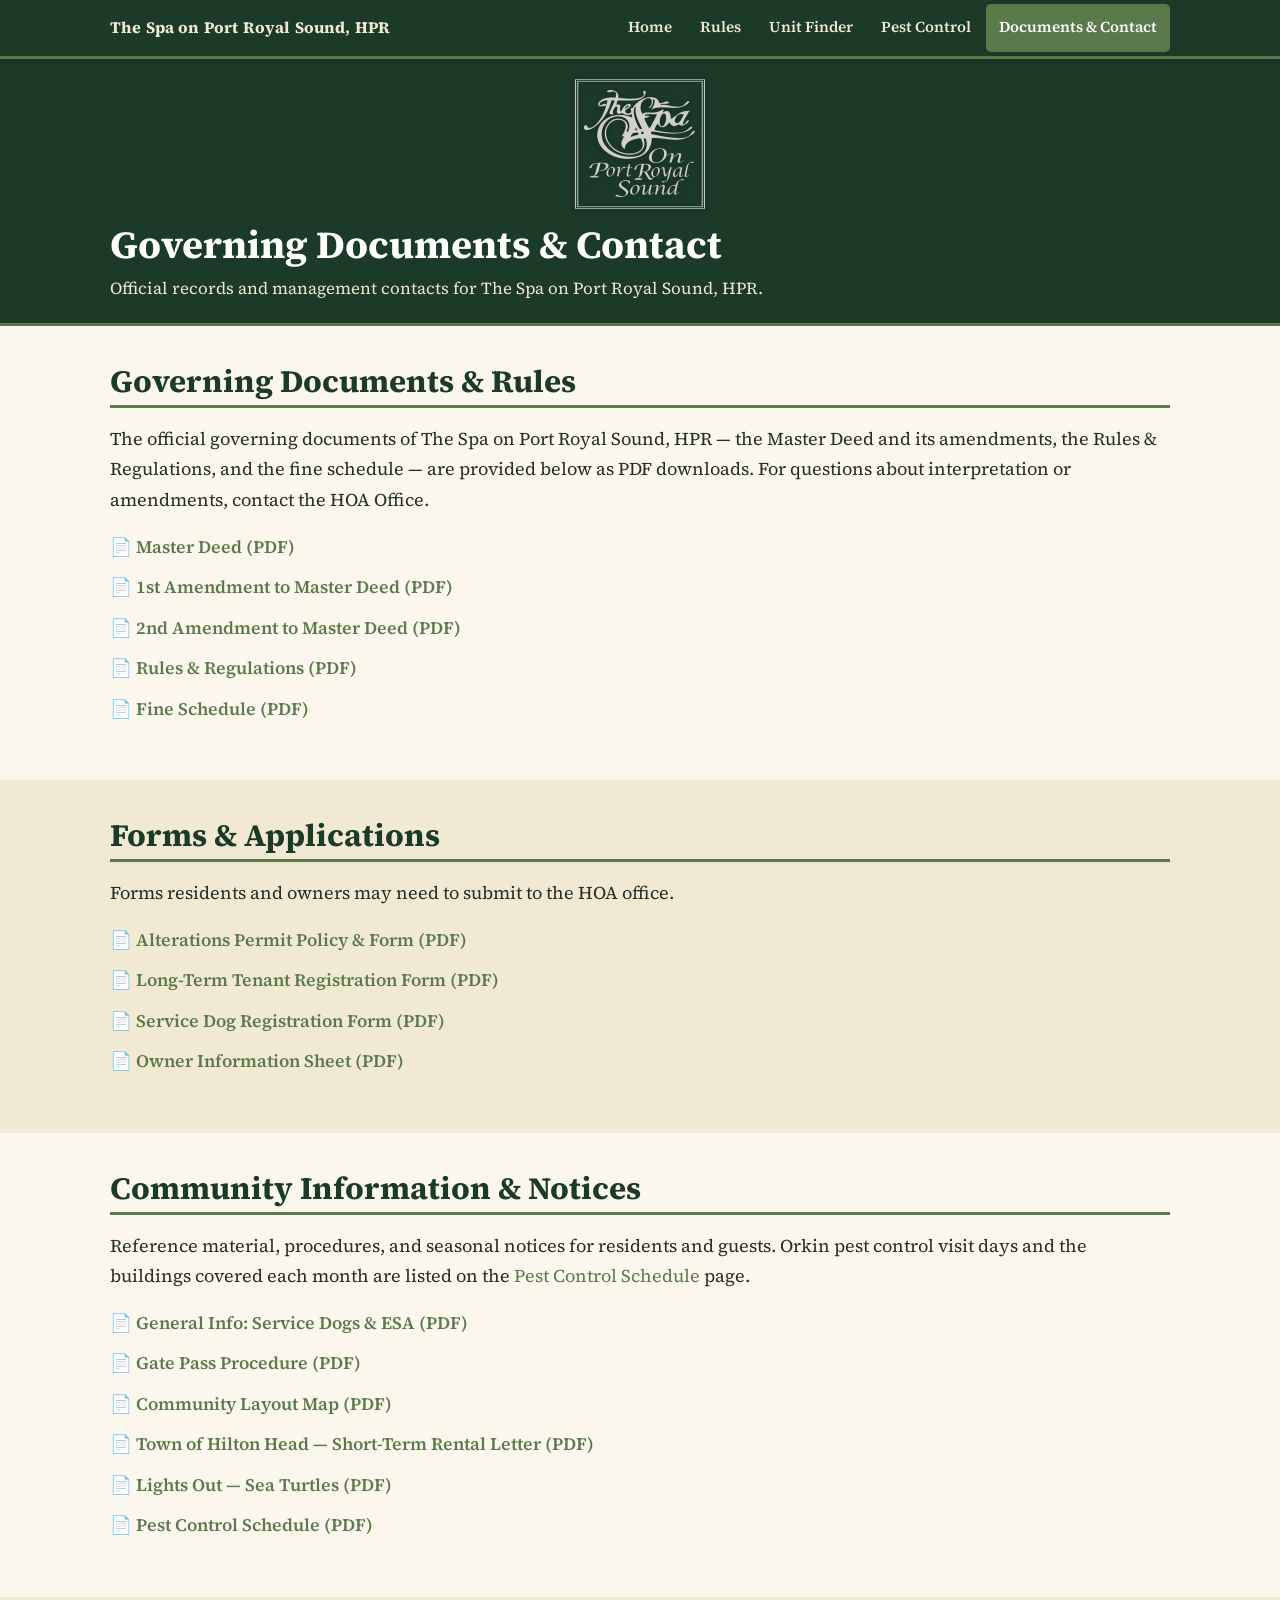
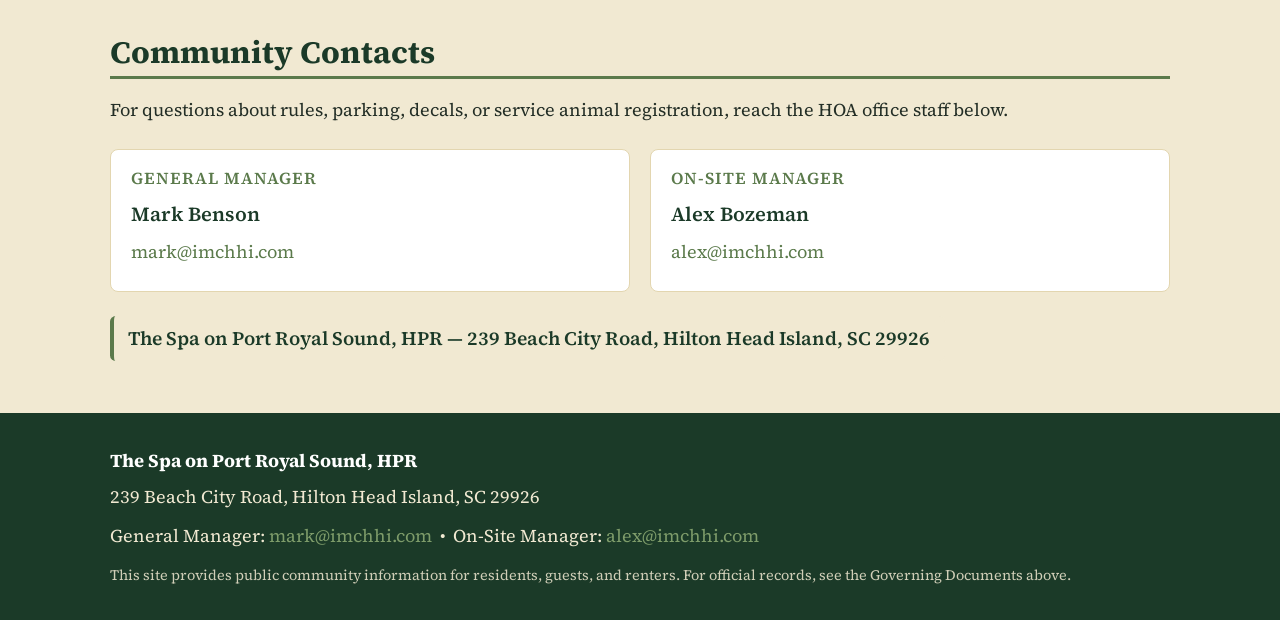
==== commit b296415b: "Cut page weight ~5x: size images for display, drop third-party fonts - Photos: the 8 in-use images n" ====
--- a/documents.html
+++ b/documents.html
@@ -7,11 +7,10 @@
   <meta name="description" content="Governing documents (Master Deed and amendments, Rules & Regulations) and HOA management contacts for The Spa on Port Royal Sound, HPR, Hilton Head Island, SC.">
   <meta name="author" content="The Spa on Port Royal Sound, HPR">
   <meta name="theme-color" content="#1B3A28">
-  <link rel="preconnect" href="https://fonts.googleapis.com">
-  <link rel="preconnect" href="https://fonts.gstatic.com" crossorigin>
-  <link href="https://fonts.googleapis.com/css2?family=Source+Serif+4:opsz,wght@8..60,400;8..60,600;8..60,700&display=swap" rel="stylesheet">
+  <link rel="preload" href="fonts/source-serif-4-latin-var.woff2" as="font" type="font/woff2" crossorigin>
   <link rel="stylesheet" href="style.css">
-  <link rel="icon" type="image/png" href="images/rasters/spa%20logo%20favicon.png">
+  <link rel="icon" type="image/png" sizes="48x48" href="images/favicon-48.png">
+  <link rel="apple-touch-icon" href="images/apple-touch-icon-180.png">
 </head>
 <body>
 
@@ -30,7 +29,7 @@
 
   <header class="page-header" role="banner">
     <div class="container">
-      <img class="site-logo" src="images/rasters/spa%20logo%20square%20inverted%20backgroundless.png" alt="The Spa on Port Royal Sound, HPR logo">
+      <img class="site-logo" src="images/rasters/site-logo-260.webp" alt="The Spa on Port Royal Sound, HPR logo" width="260" height="260">
       <h1>Governing Documents &amp; Contact</h1>
       <p class="page-header-tagline">Official records and management contacts for The Spa on Port Royal Sound, HPR.</p>
     </div>
--- a/style.css
+++ b/style.css
@@ -1,4 +1,15 @@
 /* The Spa on Port Royal Sound, HPR — styles */
+
+/* Source Serif 4 — self-hosted latin subset, variable weight 400–700.
+   Eliminates the third-party Google Fonts request. SIL Open Font License. */
+@font-face {
+  font-family: 'Source Serif 4';
+  font-style: normal;
+  font-weight: 400 700;
+  font-display: swap;
+  src: url('fonts/source-serif-4-latin-var.woff2') format('woff2');
+  unicode-range: U+0000-00FF, U+0131, U+0152-0153, U+02BB-02BC, U+02C6, U+02DA, U+02DC, U+0304, U+0308, U+0329, U+2000-206F, U+20AC, U+2122, U+2191, U+2193, U+2212, U+2215, U+FEFF, U+FFFD;
+}
 
 :root {
   /* Hunter-green palette */
@@ -96,15 +107,30 @@
 /* Masthead (home) */
 .masthead {
   position: relative;
+  overflow: hidden;
   color: var(--cream);
   text-align: center;
-  background:
-    linear-gradient(rgba(27,58,40,.78), rgba(27,58,40,.92)),
-    url("images/rasters/photos/entrance-sign-flowers.webp") center/cover no-repeat;
   background-color: var(--green-deep);
   border-bottom: 3px solid var(--moss);
 }
-.masthead-inner { max-width: var(--maxw); margin: 0 auto; padding: 1.75rem 1.25rem 1.5rem; }
+.masthead-bg {
+  position: absolute;
+  inset: 0;
+  z-index: 0;
+  width: 100%;
+  height: 100%;
+  object-fit: cover;
+  object-position: center;
+}
+.masthead::after {
+  content: "";
+  position: absolute;
+  inset: 0;
+  z-index: 1;
+  background: linear-gradient(rgba(27,58,40,.78), rgba(27,58,40,.92));
+  pointer-events: none;
+}
+.masthead-inner { position: relative; z-index: 2; max-width: var(--maxw); margin: 0 auto; padding: 1.75rem 1.25rem 1.5rem; }
 .masthead-eyebrow {
   text-transform: uppercase;
   letter-spacing: .14em;
@@ -290,228 +316,6 @@
 .doc-links li { margin-bottom: .6rem; }
 .doc-links a { font-weight: 600; font-size: 1.1rem; }
 .doc-links a::before { content: "\1F4C4\00a0"; }
-
-/* Unit Finder (unit-finder.html) */
-.finder-search {
-  background: var(--white);
-  border: 1px solid var(--cream-deep);
-  border-left: 5px solid var(--moss);
-  border-radius: .5rem;
-  padding: 1rem 1.25rem;
-  display: flex;
-  flex-wrap: wrap;
-  align-items: center;
-  gap: .8rem;
-  margin: 0 0 1.5rem;
-}
-.finder-search label {
-  font-size: .95rem;
-  font-weight: 600;
-  color: var(--green-deep);
-  text-transform: uppercase;
-  letter-spacing: .06em;
-}
-.finder-search input {
-  font-family: var(--serif);
-  font-size: 1.1rem;
-  font-weight: 600;
-  color: var(--ink);
-  background: var(--paper);
-  border: 2px solid var(--cream-deep);
-  border-radius: .35rem;
-  padding: .5rem .8rem;
-  width: 9rem;
-  letter-spacing: .05em;
-  outline: none;
-  transition: border-color .2s, background .2s;
-}
-.finder-search input:focus {
-  border-color: var(--moss);
-  background: var(--white);
-}
-.finder-search button {
-  font-family: var(--serif);
-  font-size: 1rem;
-  font-weight: 600;
-  color: var(--white);
-  background: var(--moss);
-  border: none;
-  border-radius: .35rem;
-  padding: .55rem 1.3rem;
-  cursor: pointer;
-  letter-spacing: .04em;
-  transition: background .2s;
-}
-.finder-search button:hover, .finder-search button:focus {
-  background: var(--green-mid);
-  outline: none;
-}
-
-.result-badge {
-  margin-left: auto;
-  font-size: .9rem;
-  font-weight: 600;
-  color: var(--green-deep);
-  background: var(--cream);
-  border-radius: 1rem;
-  padding: .35rem .95rem;
-  letter-spacing: .02em;
-}
-.result-badge.error {
-  color: var(--warn-ink);
-  background: var(--warn-bg);
-}
-.result-badge.hidden { display: none; }
-
-.finder-panels {
-  display: grid;
-  grid-template-columns: 1fr;
-  gap: 2rem;
-}
-.finder-map { margin: 0; }
-.finder-section-title {
-  font-size: 1rem;
-  font-weight: 700;
-  color: var(--green-deep);
-  text-transform: uppercase;
-  letter-spacing: .08em;
-  padding-bottom: .35rem;
-  margin: 0 0 .75rem;
-  border-bottom: 2px solid var(--moss);
-}
-
-#overview-svg-wrap svg {
-  width: 100%;
-  height: auto;
-  display: block;
-  border: 0 !important;
-  border-radius: 0 !important;
-  background: transparent !important;
-  font-family: var(--serif) !important;
-}
-#overview-svg-wrap .building.highlighted,
-#overview-svg-wrap .building.highlighted:hover {
-  fill: #E8B339 !important;
-  stroke: #B8860B !important;
-  stroke-width: 3 !important;
-}
-
-.detail-placeholder {
-  color: var(--ink-soft);
-  font-size: 1rem;
-  text-align: center;
-  padding: 1.5rem 1rem;
-  font-style: italic;
-}
-
-.bldg-detail { width: 100%; }
-.bldg-label {
-  font-size: 1.4rem;
-  font-weight: 600;
-  color: var(--green-deep);
-  text-align: center;
-  margin: 0 0 .25rem;
-}
-.bldg-sublabel {
-  font-size: .85rem;
-  color: var(--ink-soft);
-  text-align: center;
-  text-transform: uppercase;
-  letter-spacing: .08em;
-  margin: 0 0 .9rem;
-}
-
-.building-grid {
-  display: grid;
-  grid-template-rows: repeat(3, auto);
-  gap: 3px;
-  width: 100%;
-  min-width: max-content;
-}
-.floor-row { display: contents; }
-.stair-cell {
-  background: #A88A5C;
-  border-radius: 3px;
-  display: flex;
-  align-items: center;
-  justify-content: center;
-  font-size: .75rem;
-  font-weight: 700;
-  color: var(--white);
-  letter-spacing: .04em;
-  writing-mode: horizontal-tb;
-  padding: 6px 4px;
-  min-height: 0;
-  grid-row: 1 / 4;
-}
-.unit-cell {
-  background: var(--cream);
-  border: 1.5px solid var(--cream-deep);
-  border-radius: 3px;
-  display: flex;
-  align-items: center;
-  justify-content: center;
-  font-size: .72rem;
-  font-weight: 500;
-  color: var(--ink);
-  padding: 4px 2px;
-  min-height: 2.4rem;
-  text-align: center;
-  line-height: 1.15;
-  transition: background .25s, border-color .25s, transform .25s;
-}
-.unit-cell.highlighted {
-  background: #E8B339;
-  border-color: #B8860B;
-  color: var(--ink);
-  font-weight: 700;
-  box-shadow: 0 0 0 2px rgba(184,134,11,.35);
-  transform: scale(1.06);
-  z-index: 1;
-  position: relative;
-}
-.unit-cell.beach-stack {
-  background: #D4E2DA;
-  border-color: var(--moss-light);
-}
-.floor-label {
-  display: flex;
-  align-items: center;
-  justify-content: center;
-  font-size: .72rem;
-  font-weight: 600;
-  color: var(--ink-soft);
-}
-
-.compass-note {
-  font-size: .85rem;
-  color: var(--ink-soft);
-  text-align: center;
-  margin-top: .75rem;
-  font-style: italic;
-}
-
-.legend {
-  display: flex;
-  flex-wrap: wrap;
-  gap: .8rem;
-  justify-content: center;
-  margin-top: .75rem;
-}
-.legend-item {
-  display: flex;
-  align-items: center;
-  gap: .4rem;
-  font-size: .8rem;
-  color: var(--ink-soft);
-}
-.legend-swatch {
-  width: .9rem;
-  height: .9rem;
-  border-radius: 2px;
-  flex-shrink: 0;
-  border: 1px solid var(--cream-deep);
-}
 
 /* Footer */
 .footer { background: var(--green-deep); color: var(--cream); padding: 2rem 0; }
@@ -544,18 +348,6 @@
 /* Focus visibility */
 a:focus-visible, button:focus-visible { outline: 3px solid var(--moss-light); outline-offset: 2px; }
 
-/* Mobile hints for scrollable map/detail */
-.mobile-hint {
-  display: none;
-  text-align: center;
-  font-size: .85rem;
-  color: var(--ink-soft);
-  margin: .4rem 0 0;
-  font-style: italic;
-}
-.map-hint { margin-bottom: .25rem; }
-.detail-hint { margin-top: .25rem; }
-
 /* Reduced motion */
 @media (prefers-reduced-motion: reduce) { * { scroll-behavior: auto !important; } }
 
@@ -567,66 +359,4 @@
   .lede { font-size: 1rem; margin-bottom: .75rem; }
   .lede-short { display: block; }
   .lede:not(.lede-short) { display: none; }
-
-  .finder-search {
-    flex-direction: column;
-    align-items: stretch;
-    gap: .6rem;
-    padding: .85rem 1rem;
-    margin-bottom: 1rem;
-  }
-  .finder-search label { font-size: .85rem; }
-  .finder-search input {
-    width: 100%;
-    font-size: 1.15rem;
-    padding: .65rem .9rem;
-  }
-  .finder-search button {
-    width: 100%;
-    padding: .75rem 1rem;
-    font-size: 1.05rem;
-  }
-  .result-badge {
-    margin-left: 0;
-    width: 100%;
-    text-align: center;
-    font-size: 1rem;
-    padding: .5rem .75rem;
-    border-radius: .5rem;
-  }
-
-  .finder-panels { gap: 1.25rem; }
-  .finder-section-title { font-size: .9rem; margin-bottom: .5rem; }
-
-  /* Make the wide property map horizontally scrollable at a readable size */
-  #overview-svg-wrap {
-    overflow-x: auto;
-    -webkit-overflow-scrolling: touch;
-    border: 1px solid var(--cream-deep);
-    border-radius: .35rem;
-    background: var(--white);
-  }
-  #overview-svg-wrap svg {
-    width: auto;
-    min-width: 900px;
-    height: auto;
-    display: block;
-  }
-
-  /* Make the building-detail grid horizontally scrollable with larger cells */
-  .bldg-detail { overflow-x: auto; -webkit-overflow-scrolling: touch; padding-bottom: .25rem; }
-  .building-grid { width: auto; min-width: max-content; }
-  .floor-label { font-size: .85rem; }
-  .stair-cell { font-size: .7rem; }
-  .unit-cell {
-    min-width: 2.6rem;
-    min-height: 3rem;
-    font-size: .8rem !important;
-    padding: .35rem .25rem;
-  }
-  .unit-cell.highlighted { transform: scale(1.1); }
-  .compass-note { font-size: .8rem; margin-top: .5rem; }
-  .legend { gap: .6rem; margin-top: .5rem; }
-
-  .mobile-hint { display: block; }
-}+}
